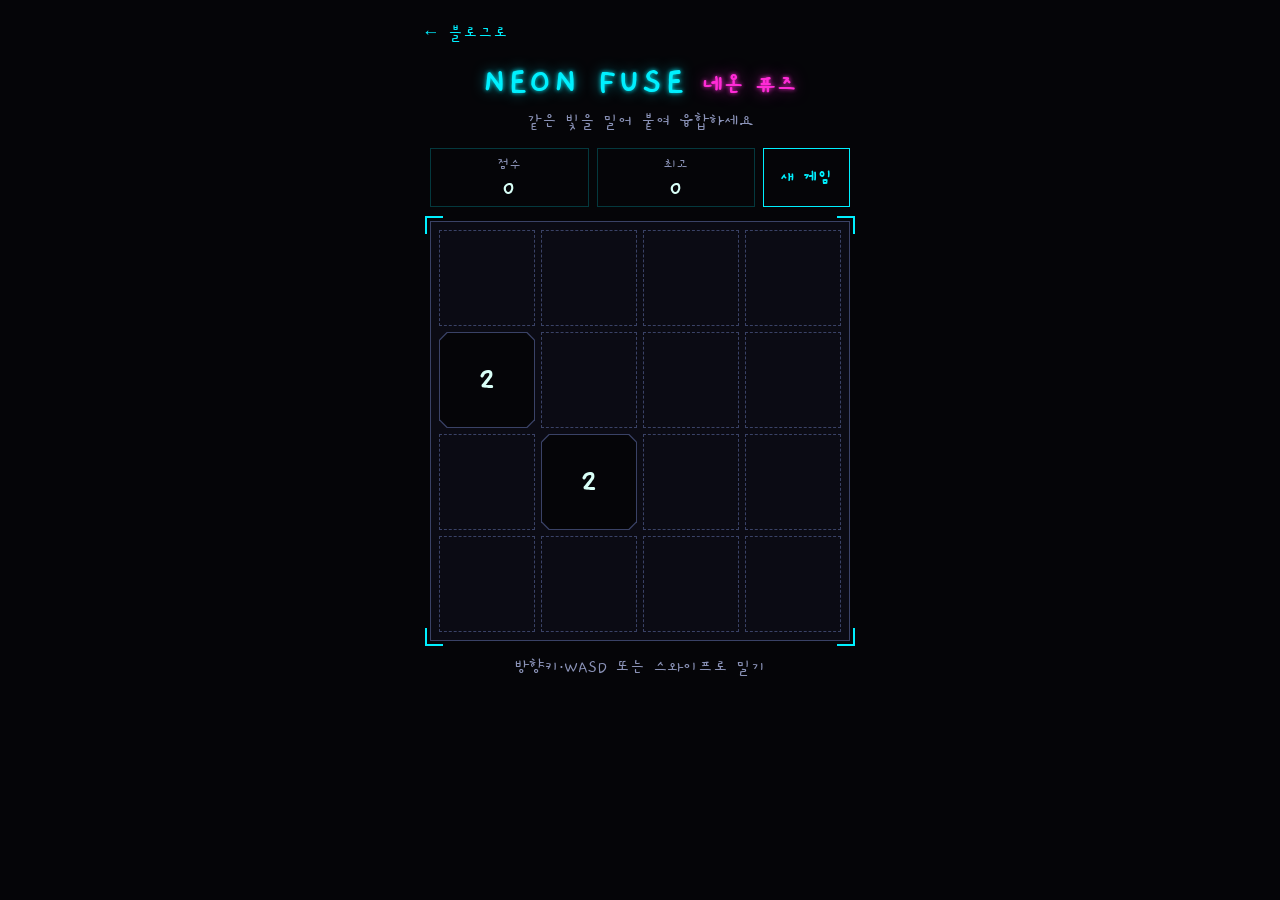
==== apps/neon-fuse/index.html @ a3ff4e24 "미니 웹앱 '네온 퓨즈' 추가하고 메인 페이지에 카드로 넣기 - apps/neon-fuse/: 방향키·WASD·스와이프로 칩을 밀어 합치는 4×4 퍼즐   (점수판, localSt" ====
<!DOCTYPE html>
<html lang="ko">
<head>
  <meta charset="UTF-8">
  <meta name="viewport" content="width=device-width, initial-scale=1">
  <title>네온 퓨즈</title>
  <meta name="description" content="같은 빛의 칩을 밀어 붙여 더 밝은 빛으로 융합하는 4×4 퍼즐.">
  <!-- 손글씨체 웹 글꼴 (Google Fonts의 Gaegu). 불러오지 못하면 시스템 글꼴로 보입니다. -->
  <link rel="preconnect" href="https://fonts.googleapis.com">
  <link rel="preconnect" href="https://fonts.gstatic.com" crossorigin>
  <link rel="stylesheet" href="https://fonts.googleapis.com/css2?family=Gaegu:wght@400;700&display=swap">
  <link rel="stylesheet" href="style.css">
  <script type="module" src="main.js"></script>
</head>
<body>
  <main class="app">
    <a class="back-link" href="../../index.html">← 블로그로</a>

    <header class="app-header">
      <h1 class="title">
        <span class="title-en" lang="en">NEON FUSE</span>
        <span class="title-ko">네온 퓨즈</span>
      </h1>
      <p class="subtitle">같은 빛을 밀어 붙여 융합하세요</p>
    </header>

    <section class="scoreboard" aria-label="점수판">
      <div class="score-box">
        <span class="score-label">점수</span>
        <span class="score-value" id="score">0</span>
      </div>
      <div class="score-box">
        <span class="score-label">최고</span>
        <span class="score-value" id="best">0</span>
      </div>
      <button type="button" class="btn" id="new-game">새 게임</button>
    </section>

    <div class="board-wrap">
      <div class="board" id="board" role="grid" aria-label="네온 퓨즈 4×4 격자"
        tabindex="0" aria-describedby="help-text">
        <!-- 칸은 main.js가 채웁니다 -->
      </div>
      <span class="bracket bracket-tl" aria-hidden="true"></span>
      <span class="bracket bracket-tr" aria-hidden="true"></span>
      <span class="bracket bracket-bl" aria-hidden="true"></span>
      <span class="bracket bracket-br" aria-hidden="true"></span>

      <div class="overlay" id="overlay" hidden>
        <div class="overlay-card">
          <p class="overlay-title">더 이상 융합할 수 없어요</p>
          <p class="overlay-score">최종 점수 <strong id="final-score">0</strong>점</p>
          <button type="button" class="btn" id="retry">다시 하기</button>
        </div>
      </div>
    </div>

    <p class="help" id="help-text">방향키·WASD 또는 스와이프로 밀기</p>

    <div class="toast" id="toast" aria-hidden="true"></div>

    <!-- 화면 읽기 프로그램용 알림 -->
    <p class="sr-only" id="live" aria-live="polite" aria-atomic="true"></p>
    <p class="sr-only" id="alert" role="alert"></p>
  </main>
</body>
</html>
---- apps/neon-fuse/style.css ----
/* 네온 퓨즈 스타일 — 색은 모두 :root 변수로만 정의합니다 */
:root {
  /* 블로그에서 복사한 기본 색 */
  --bg: #050508;
  --bg-elev: #0b0b14;
  --text: #d9fff7;
  --muted: #8b93b8;
  --neon-cyan: #00f0ff;
  --neon-pink: #ff2bd6;
  --neon-lime: #a6ff4d;
  --border: rgba(0, 240, 255, 0.22);
  --overlay-bg: rgba(5, 5, 8, 0.86);

  /* 이 앱에서 추가한 색 */
  --neon-amber: #ffb347;
  --neon-violet: #b98cff;
  --chip-line: #3a4266;
  --white-hot: #f4fffd;

  /* 빛번짐: 제목과 Lv 7 이상 칩에만 사용 */
  --glow-title: 0 0 4px rgba(0, 240, 255, 0.9), 0 0 14px rgba(0, 240, 255, 0.55);
  --glow-title-pink: 0 0 4px rgba(255, 43, 214, 0.95), 0 0 16px rgba(255, 43, 214, 0.6);
  --glow-cyan: drop-shadow(0 0 6px rgba(0, 240, 255, 0.55));
  --glow-lime: drop-shadow(0 0 7px rgba(166, 255, 77, 0.6));
  --glow-pink: drop-shadow(0 0 8px rgba(255, 43, 214, 0.65));
  --glow-amber: drop-shadow(0 0 9px rgba(255, 179, 71, 0.7));
  --glow-violet: drop-shadow(0 0 10px rgba(185, 140, 255, 0.75));
  --glow-hot: drop-shadow(0 0 6px rgba(0, 240, 255, 0.9)) drop-shadow(0 0 14px rgba(255, 43, 214, 0.8));

  --font-sans: "Gaegu", -apple-system, BlinkMacSystemFont, "Apple SD Gothic Neo", "Pretendard",
    "Malgun Gothic", sans-serif;

  /* 칩 모양: 네 모서리를 8% 잘라 낸 팔각형 */
  --octagon: polygon(8% 0, 92% 0, 100% 8%, 100% 92%, 92% 100%, 8% 100%, 0 92%, 0 8%);
  /* 좌우 여백 16px을 빼고도 넘치지 않도록 */
  --board-size: min(92vw, 420px, calc(100vw - 32px));
  --board-pad: 8px;
  --cell-gap: 6px;
}

*,
*::before,
*::after {
  box-sizing: border-box;
}

html,
body {
  margin: 0;
  overscroll-behavior: none;
}

body {
  min-height: 100vh;
  background: var(--bg);
  color: var(--text);
  font-family: var(--font-sans);
  line-height: 1.5;
  -webkit-font-smoothing: antialiased;
}

.app {
  width: 100%;
  max-width: 480px;
  margin: 0 auto;
  padding: 12px 16px 24px;
  display: flex;
  flex-direction: column;
  align-items: center;
}

/* 블로그로 돌아가는 링크 */
.back-link {
  align-self: flex-start;
  display: inline-flex;
  align-items: center;
  min-height: 44px;
  min-width: 44px;
  padding: 0 6px;
  color: var(--neon-cyan);
  font-size: 1.1rem;
  text-decoration: none;
}

.back-link:hover {
  text-decoration: underline;
}

:focus-visible {
  outline: 2px solid var(--neon-cyan);
  outline-offset: 2px;
}

/* 제목 */
.app-header {
  text-align: center;
  margin: 4px 0 12px;
}

.title {
  margin: 0;
  display: flex;
  flex-wrap: wrap;
  justify-content: center;
  align-items: baseline;
  gap: 0 0.5em;
  font-weight: 700;
  line-height: 1.15;
}

.title-en {
  color: var(--neon-cyan);
  font-size: 2.4rem;
  letter-spacing: 0.06em;
  text-shadow: var(--glow-title);
}

.title-ko {
  color: var(--neon-pink);
  font-size: 1.6rem;
  text-shadow: var(--glow-title-pink);
}

.subtitle {
  margin: 4px 0 0;
  color: var(--muted);
  font-size: 1.15rem;
}

/* 점수판 */
.scoreboard {
  width: var(--board-size);
  display: flex;
  align-items: stretch;
  gap: 8px;
  margin-bottom: 14px;
}

.score-box {
  flex: 1 1 0;
  min-width: 0;
  padding: 4px 10px;
  border: 1px solid var(--border);
  background: var(--bg);
  display: flex;
  flex-direction: column;
  align-items: center;
}

.score-label {
  color: var(--muted);
  font-size: 0.95rem;
}

.score-value {
  color: var(--text);
  font-size: 1.5rem;
  font-weight: 700;
  line-height: 1.1;
  font-variant-numeric: tabular-nums;
}

.btn {
  min-height: 44px;
  min-width: 44px;
  padding: 0 16px;
  border: 1px solid var(--neon-cyan);
  background: var(--bg);
  color: var(--neon-cyan);
  font-family: inherit;
  font-size: 1.15rem;
  font-weight: 700;
  cursor: pointer;
}

.btn:hover {
  background: var(--neon-cyan);
  color: var(--bg);
}

/* 회로 기판 격자 */
.board-wrap {
  position: relative;
  width: var(--board-size);
  aspect-ratio: 1;
}

.board {
  width: 100%;
  height: 100%;
  padding: var(--board-pad);
  display: grid;
  grid-template-columns: repeat(4, 1fr);
  grid-template-rows: repeat(4, 1fr);
  gap: var(--cell-gap);
  background: var(--bg-elev);
  border: 1px solid var(--chip-line);
  touch-action: none;
  user-select: none;
  -webkit-user-select: none;
}

/* 격자 네 모서리의 L자 브래킷 장식 */
.bracket {
  position: absolute;
  width: 18px;
  height: 18px;
  border: 0 solid var(--neon-cyan);
  pointer-events: none;
}

.bracket-tl {
  top: -5px;
  left: -5px;
  border-top-width: 2px;
  border-left-width: 2px;
}

.bracket-tr {
  top: -5px;
  right: -5px;
  border-top-width: 2px;
  border-right-width: 2px;
}

.bracket-bl {
  bottom: -5px;
  left: -5px;
  border-bottom-width: 2px;
  border-left-width: 2px;
}

.bracket-br {
  bottom: -5px;
  right: -5px;
  border-bottom-width: 2px;
  border-right-width: 2px;
}

/* 행 요소는 접근성용이며 레이아웃에는 영향을 주지 않음 */
.board-row {
  display: contents;
}

/* 칸: 빈 칸은 점선 회로선 */
.cell {
  position: relative;
  min-width: 0;
  min-height: 0;
}

.cell.is-empty {
  border: 1px dashed var(--chip-line);
}

/* 칩: 바깥 층(테두리색) + 안쪽 층(배경색)으로 팔각형 테두리를 그립니다 */
.chip {
  --chip-edge: var(--chip-line);
  --chip-fill: var(--bg);
  --chip-text: var(--text);
  --edge-w: 1px;
  position: absolute;
  inset: 0;
  display: flex;
  align-items: center;
  justify-content: center;
  clip-path: var(--octagon);
  background: var(--chip-edge);
  color: var(--chip-text);
  font-weight: 700;
  font-size: 2.2rem;
  line-height: 1;
  font-variant-numeric: tabular-nums;
}

.chip::before {
  content: "";
  position: absolute;
  inset: var(--edge-w);
  clip-path: var(--octagon);
  background: var(--chip-fill);
}

.chip-num {
  position: relative;
}

/* 자릿수별 글자 크기 */
.chip[data-digits="3"] { font-size: 1.8rem; }
.chip[data-digits="4"] { font-size: 1.4rem; }
.chip[data-digits="5"] { font-size: 1.1rem; }

/* 단계별 색 (Lv 1~6: 테두리만 빛남) */
.chip[data-level="2"] { --chip-edge: var(--neon-cyan); --chip-text: var(--neon-cyan); }
.chip[data-level="3"] { --chip-edge: var(--neon-lime); --chip-text: var(--neon-lime); }
.chip[data-level="4"] { --chip-edge: var(--neon-pink); --chip-text: var(--neon-pink); --edge-w: 2px; }
.chip[data-level="5"] { --chip-edge: var(--neon-amber); --chip-text: var(--neon-amber); --edge-w: 2px; }
.chip[data-level="6"] { --chip-edge: var(--neon-violet); --chip-text: var(--neon-violet); --edge-w: 2px; }

/* Lv 7~11: 칩 전체가 빛으로 채워짐 */
.chip[data-level="7"] { --chip-edge: var(--neon-cyan); --chip-fill: var(--neon-cyan); --chip-text: var(--bg); --edge-w: 0px; }
.chip[data-level="8"] { --chip-edge: var(--neon-lime); --chip-fill: var(--neon-lime); --chip-text: var(--bg); --edge-w: 0px; }
.chip[data-level="9"] { --chip-edge: var(--neon-pink); --chip-fill: var(--neon-pink); --chip-text: var(--bg); --edge-w: 0px; }
.chip[data-level="10"] { --chip-edge: var(--neon-amber); --chip-fill: var(--neon-amber); --chip-text: var(--bg); --edge-w: 0px; }
.chip[data-level="11"] { --chip-edge: var(--neon-violet); --chip-fill: var(--neon-violet); --chip-text: var(--bg); --edge-w: 0px; }

/* Lv 12 이상: 백열 칩 + 분홍 안쪽선 */
.chip[data-level="hot"] { --chip-edge: var(--neon-pink); --chip-fill: var(--white-hot); --chip-text: var(--bg); --edge-w: 2px; }

/* 빛번짐: clip-path가 box-shadow를 잘라 내므로 칸에 drop-shadow 필터로 줍니다 */
.cell[data-level="7"] { filter: var(--glow-cyan); }
.cell[data-level="8"] { filter: var(--glow-lime); }
.cell[data-level="9"] { filter: var(--glow-pink); }
.cell[data-level="10"] { filter: var(--glow-amber); }
.cell[data-level="11"] { filter: var(--glow-violet); }
.cell[data-level="hot"] { filter: var(--glow-hot); }

/* 융합 연출: 점화(밝기↑ 후 원래대로) / 새 칩 페이드인 */
.chip.is-merged {
  animation: ignite 0.18s ease-out;
}

.chip.is-new {
  animation: fade-in 0.12s ease-out;
}

@keyframes ignite {
  0% { filter: brightness(1); }
  45% { filter: brightness(1.9); }
  100% { filter: brightness(1); }
}

@keyframes fade-in {
  from { opacity: 0; }
  to { opacity: 1; }
}

/* 게임 오버 오버레이 */
.overlay {
  position: absolute;
  inset: 0;
  display: flex;
  align-items: center;
  justify-content: center;
  padding: 16px;
  background: var(--overlay-bg);
  text-align: center;
}

.overlay[hidden] {
  display: none;
}

.overlay-card {
  display: flex;
  flex-direction: column;
  align-items: center;
  gap: 8px;
}

.overlay-title {
  margin: 0;
  color: var(--text);
  font-size: 1.6rem;
  font-weight: 700;
}

.overlay-score {
  margin: 0 0 6px;
  color: var(--text);
  font-size: 1.25rem;
}

/* 안내 문구와 토스트 */
.help {
  margin: 14px 0 6px;
  color: var(--muted);
  font-size: 1.1rem;
  text-align: center;
}

.toast {
  min-height: 2.4rem;
  padding: 4px 14px;
  border: 1px solid transparent;
  color: var(--text);
  font-size: 1.15rem;
  font-weight: 700;
  text-align: center;
  opacity: 0;
  transition: opacity 0.2s ease;
}

.toast.is-visible {
  opacity: 1;
  border-color: var(--border);
  background: var(--bg);
}

/* 화면에는 숨기고 화면 읽기 프로그램에만 읽힘 */
.sr-only {
  position: absolute;
  width: 1px;
  height: 1px;
  padding: 0;
  margin: -1px;
  overflow: hidden;
  clip: rect(0 0 0 0);
  white-space: nowrap;
  border: 0;
}

/* 아주 좁은 화면 */
@media (max-width: 360px) {
  :root {
    --board-pad: 6px;
    --cell-gap: 5px;
  }

  .title-en {
    font-size: 2rem;
  }

  .chip { font-size: 2rem; }
  .chip[data-digits="3"] { font-size: 1.6rem; }
  .chip[data-digits="4"] { font-size: 1.25rem; }
  .chip[data-digits="5"] { font-size: 1rem; }
}

/* 움직임 줄이기 설정을 존중합니다 */
@media (prefers-reduced-motion: reduce) {
  .chip.is-merged,
  .chip.is-new {
    animation: none;
  }

  .toast {
    transition: none;
  }
}
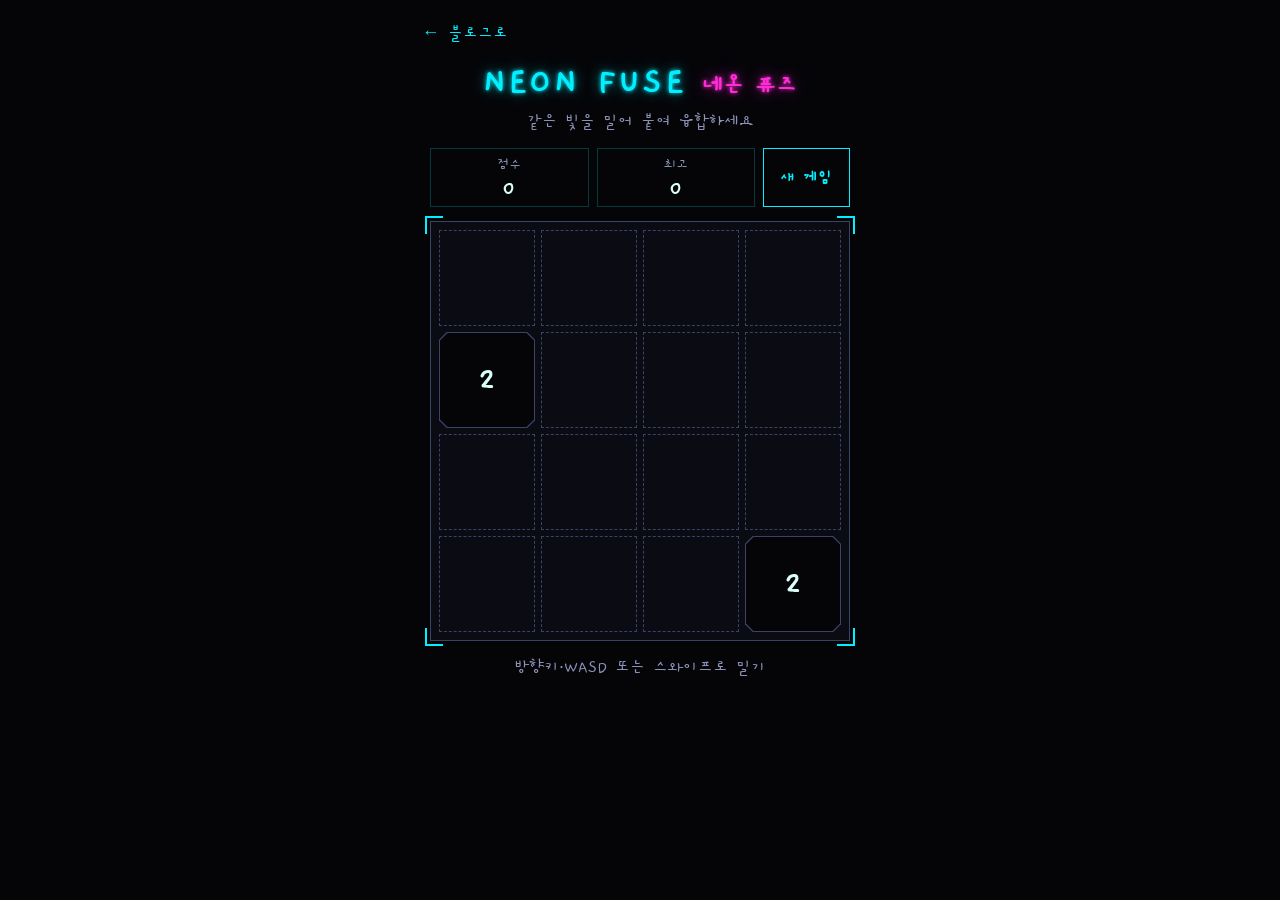
==== commit 27c1c7bf: "Codex 추가 리뷰 반영: 두 미니 웹앱 버그와 미리보기 높이 수정 - 네온 퓨즈: 손상된 최고 점수 값을 0으로 처리, 블로그 복귀 링크에 target="_top" - 도트 네" ====
--- a/apps/neon-fuse/index.html
+++ b/apps/neon-fuse/index.html
@@ -14,7 +14,7 @@
 </head>
 <body>
   <main class="app">
-    <a class="back-link" href="../../index.html">← 블로그로</a>
+    <a class="back-link" href="../../index.html" target="_top">← 블로그로</a>
 
     <header class="app-header">
       <h1 class="title">
